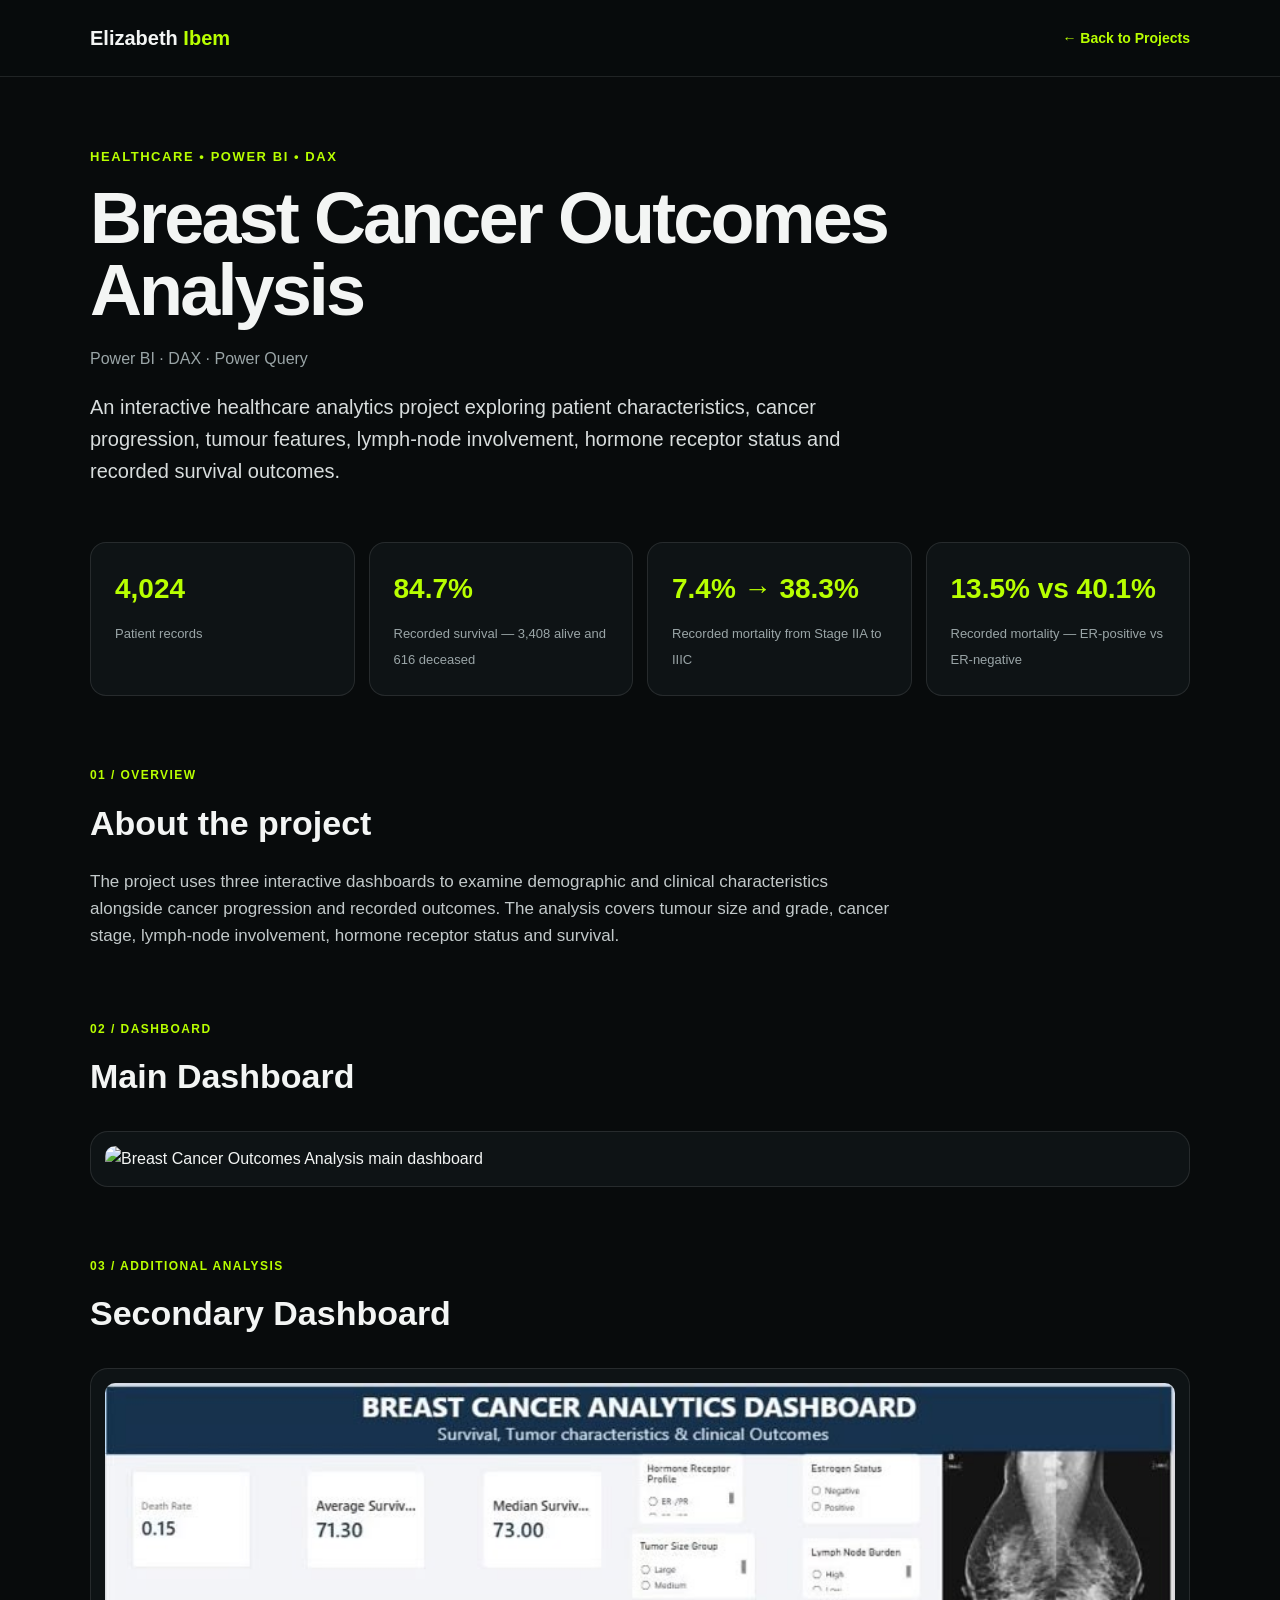
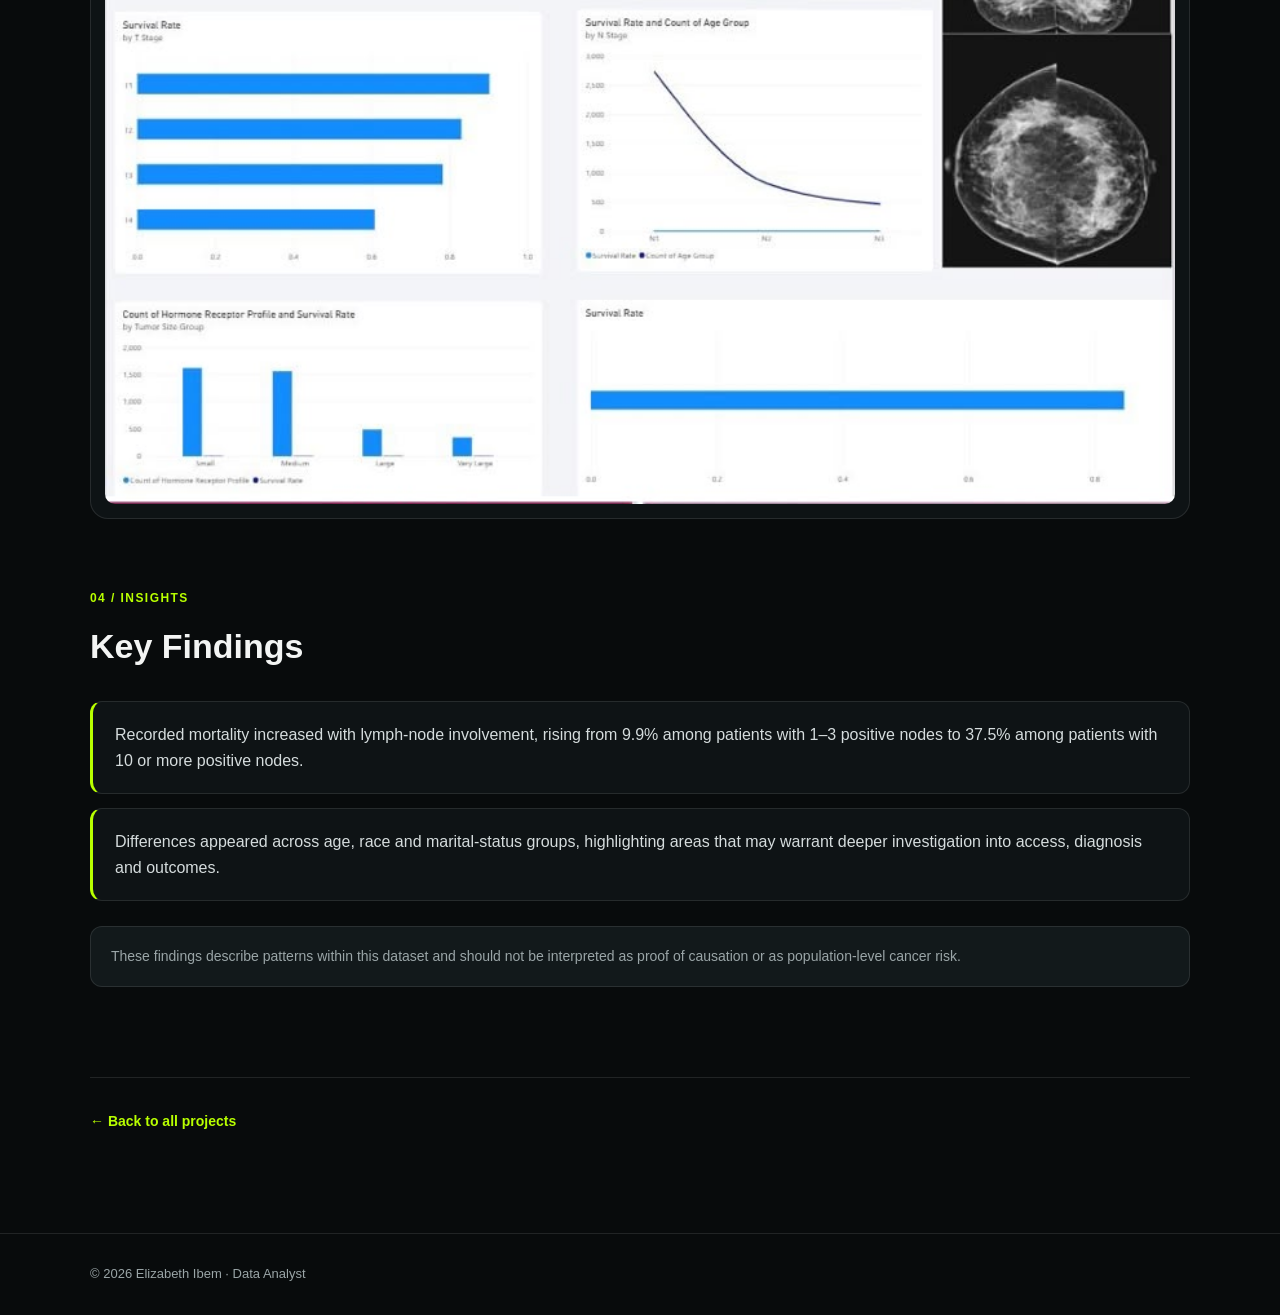
==== project-breast-cancer.html @ 935a587a "Create Breast Cancer Project page This HTML file presents an interactive healthcare analytics projec" ====
<!DOCTYPE html>
<html lang="en">
<head>
    <meta charset="UTF-8">
    <meta name="viewport" content="width=device-width, initial-scale=1.0">
    <title>Breast Cancer Outcomes Analysis | Elizabeth Ibem</title>

    <style>
        :root {
            --bg: #080b0c;
            --surface: #0e1315;
            --surface-2: #12191b;
            --line: rgba(255,255,255,0.10);
            --text: #f3f5f4;
            --muted: #9aa5a7;
            --accent: #b8ff00;
        }

        * {
            box-sizing: border-box;
        }

        html {
            scroll-behavior: smooth;
        }

        body {
            margin: 0;
            background: var(--bg);
            color: var(--text);
            font-family: Arial, Helvetica, sans-serif;
            line-height: 1.6;
        }

        a {
            color: inherit;
            text-decoration: none;
        }

        .container {
            width: min(1100px, calc(100% - 40px));
            margin: auto;
        }

        header {
            border-bottom: 1px solid var(--line);
            background: rgba(8,11,12,0.95);
        }

        .nav {
            min-height: 76px;
            display: flex;
            align-items: center;
            justify-content: space-between;
        }

        .brand {
            font-size: 20px;
            font-weight: 800;
        }

        .brand span {
            color: var(--accent);
        }

        .back-link {
            color: var(--accent);
            font-weight: 700;
            font-size: 14px;
        }

        main {
            padding: 70px 0 100px;
        }

        .hero {
            max-width: 850px;
            margin-bottom: 55px;
        }

        .kicker {
            color: var(--accent);
            font-size: 13px;
            font-weight: 800;
            letter-spacing: 0.12em;
            text-transform: uppercase;
            margin-bottom: 14px;
        }

        h1 {
            font-size: clamp(40px, 6vw, 72px);
            line-height: 1;
            margin: 0 0 20px;
            letter-spacing: -0.04em;
        }

        .tools {
            color: var(--muted);
            font-size: 16px;
            margin-bottom: 20px;
        }

        .intro {
            font-size: 20px;
            color: #d8dddd;
            max-width: 780px;
        }

        .metrics {
            display: grid;
            grid-template-columns: repeat(4, 1fr);
            gap: 14px;
            margin: 45px 0 70px;
        }

        .metric {
            background: var(--surface);
            border: 1px solid var(--line);
            border-radius: 16px;
            padding: 24px;
        }

        .metric strong {
            display: block;
            color: var(--accent);
            font-size: 28px;
            margin-bottom: 8px;
        }

        .metric span {
            color: var(--muted);
            font-size: 13px;
        }

        section {
            margin-top: 70px;
        }

        .section-label {
            color: var(--accent);
            font-size: 12px;
            font-weight: 800;
            letter-spacing: 0.12em;
            text-transform: uppercase;
            margin-bottom: 10px;
        }

        h2 {
            font-size: 34px;
            margin: 0 0 18px;
        }

        .copy {
            max-width: 800px;
            color: #c2c9ca;
            font-size: 17px;
        }

        .dashboard {
            margin-top: 28px;
            background: var(--surface);
            border: 1px solid var(--line);
            border-radius: 18px;
            padding: 14px;
        }

        .dashboard img {
            width: 100%;
            height: auto;
            display: block;
            border-radius: 10px;
        }

        .findings {
            display: grid;
            gap: 14px;
            margin-top: 28px;
        }

        .finding {
            background: var(--surface);
            border: 1px solid var(--line);
            border-left: 3px solid var(--accent);
            border-radius: 12px;
            padding: 20px 22px;
            color: #d5dcdd;
        }

        .note {
            margin-top: 25px;
            padding: 18px 20px;
            background: var(--surface-2);
            border: 1px solid var(--line);
            border-radius: 12px;
            color: var(--muted);
            font-size: 14px;
        }

        .bottom-nav {
            margin-top: 90px;
            padding-top: 30px;
            border-top: 1px solid var(--line);
        }

        footer {
            border-top: 1px solid var(--line);
            padding: 30px 0;
            color: var(--muted);
            font-size: 13px;
        }

        @media (max-width: 800px) {
            .metrics {
                grid-template-columns: repeat(2, 1fr);
            }

            .nav {
                padding: 15px 0;
            }

            h1 {
                font-size: 44px;
            }
        }

        @media (max-width: 520px) {
            .metrics {
                grid-template-columns: 1fr;
            }

            .container {
                width: min(100% - 28px, 1100px);
            }

            main {
                padding-top: 45px;
            }
        }
    </style>
</head>

<body>

<header>
    <div class="container nav">
        <a href="index.html" class="brand">
            Elizabeth <span>Ibem</span>
        </a>

        <a href="index.html#projects" class="back-link">
            ← Back to Projects
        </a>
    </div>
</header>

<main>
    <div class="container">

        <div class="hero">
            <div class="kicker">Healthcare • Power BI • DAX</div>

            <h1>Breast Cancer Outcomes Analysis</h1>

            <div class="tools">
                Power BI · DAX · Power Query
            </div>

            <p class="intro">
                An interactive healthcare analytics project exploring patient
                characteristics, cancer progression, tumour features,
                lymph-node involvement, hormone receptor status and recorded
                survival outcomes.
            </p>
        </div>

        <div class="metrics">

            <div class="metric">
                <strong>4,024</strong>
                <span>Patient records</span>
            </div>

            <div class="metric">
                <strong>84.7%</strong>
                <span>Recorded survival — 3,408 alive and 616 deceased</span>
            </div>

            <div class="metric">
                <strong>7.4% → 38.3%</strong>
                <span>Recorded mortality from Stage IIA to IIIC</span>
            </div>

            <div class="metric">
                <strong>13.5% vs 40.1%</strong>
                <span>Recorded mortality — ER-positive vs ER-negative</span>
            </div>

        </div>

        <section>
            <div class="section-label">01 / Overview</div>
            <h2>About the project</h2>

            <p class="copy">
                The project uses three interactive dashboards to examine
                demographic and clinical characteristics alongside cancer
                progression and recorded outcomes. The analysis covers
                tumour size and grade, cancer stage, lymph-node involvement,
                hormone receptor status and survival.
            </p>
        </section>

        <section>
            <div class="section-label">02 / Dashboard</div>
            <h2>Main Dashboard</h2>

            <div class="dashboard">
                <img
                    src="ASSETS/breast-cancer-main.jpeg"
                    alt="Breast Cancer Outcomes Analysis main dashboard">
            </div>
        </section>

        <section>
            <div class="section-label">03 / Additional Analysis</div>
            <h2>Secondary Dashboard</h2>

            <div class="dashboard">
                <img
                    src="ASSETS/breast-cancer-secondary.jpeg"
                    alt="Breast Cancer Outcomes Analysis secondary dashboard">
            </div>
        </section>

        <section>
            <div class="section-label">04 / Insights</div>
            <h2>Key Findings</h2>

            <div class="findings">

                <div class="finding">
                    Recorded mortality increased with lymph-node involvement,
                    rising from 9.9% among patients with 1–3 positive nodes
                    to 37.5% among patients with 10 or more positive nodes.
                </div>

                <div class="finding">
                    Differences appeared across age, race and marital-status
                    groups, highlighting areas that may warrant deeper
                    investigation into access, diagnosis and outcomes.
                </div>

            </div>

            <div class="note">
                These findings describe patterns within this dataset and
                should not be interpreted as proof of causation or as
                population-level cancer risk.
            </div>
        </section>

        <div class="bottom-nav">
            <a href="index.html#projects" class="back-link">
                ← Back to all projects
            </a>
        </div>

    </div>
</main>

<footer>
    <div class="container">
        © 2026 Elizabeth Ibem · Data Analyst
    </div>
</footer>

</body>
</html>
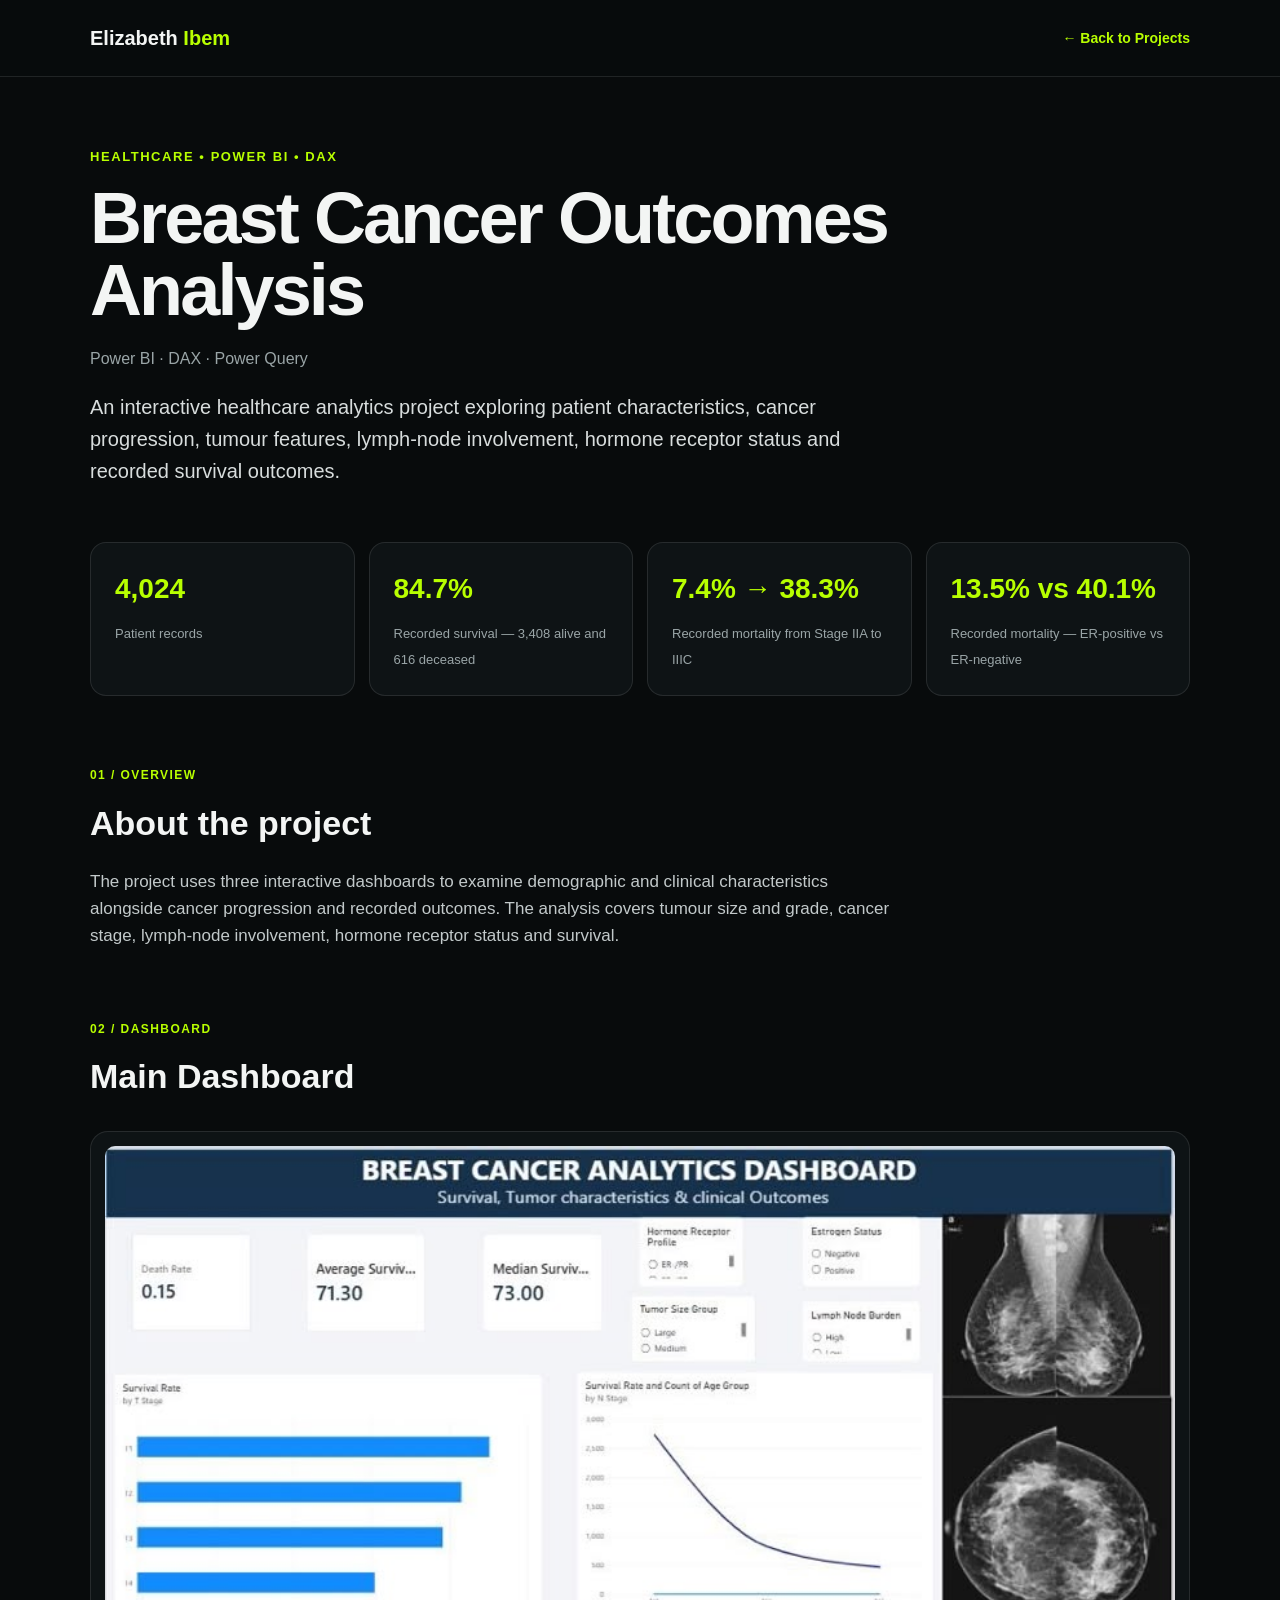
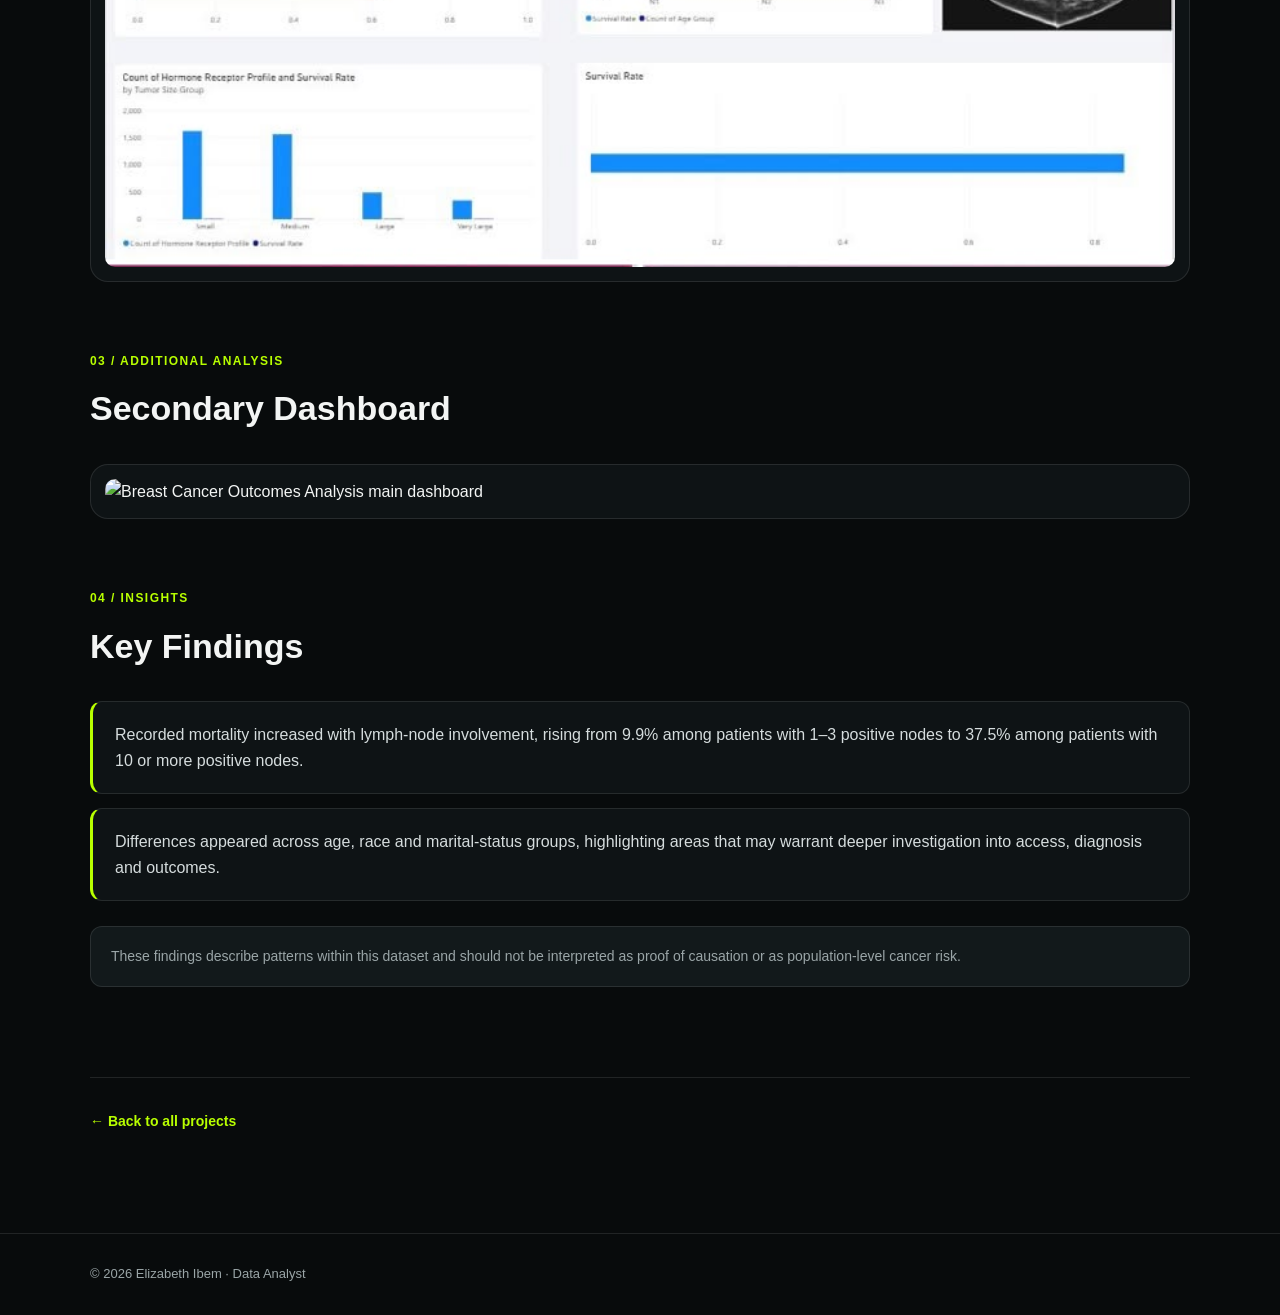
==== commit bd3977f6: "Swap images for main and secondary dashboards" ====
--- a/project-breast-cancer.html
+++ b/project-breast-cancer.html
@@ -316,8 +316,8 @@
 
             <div class="dashboard">
                 <img
-                    src="ASSETS/breast-cancer-main.jpeg"
-                    alt="Breast Cancer Outcomes Analysis main dashboard">
+                    src="ASSETS/breast-cancer-secondary.jpeg"
+                    alt="Breast Cancer Outcomes Analysis secondary dashboard">
             </div>
         </section>
 
@@ -327,8 +327,8 @@
 
             <div class="dashboard">
                 <img
-                    src="ASSETS/breast-cancer-secondary.jpeg"
-                    alt="Breast Cancer Outcomes Analysis secondary dashboard">
+                    src="ASSETS/breast-cancer-main.jpeg"
+                    alt="Breast Cancer Outcomes Analysis main dashboard">
             </div>
         </section>
 
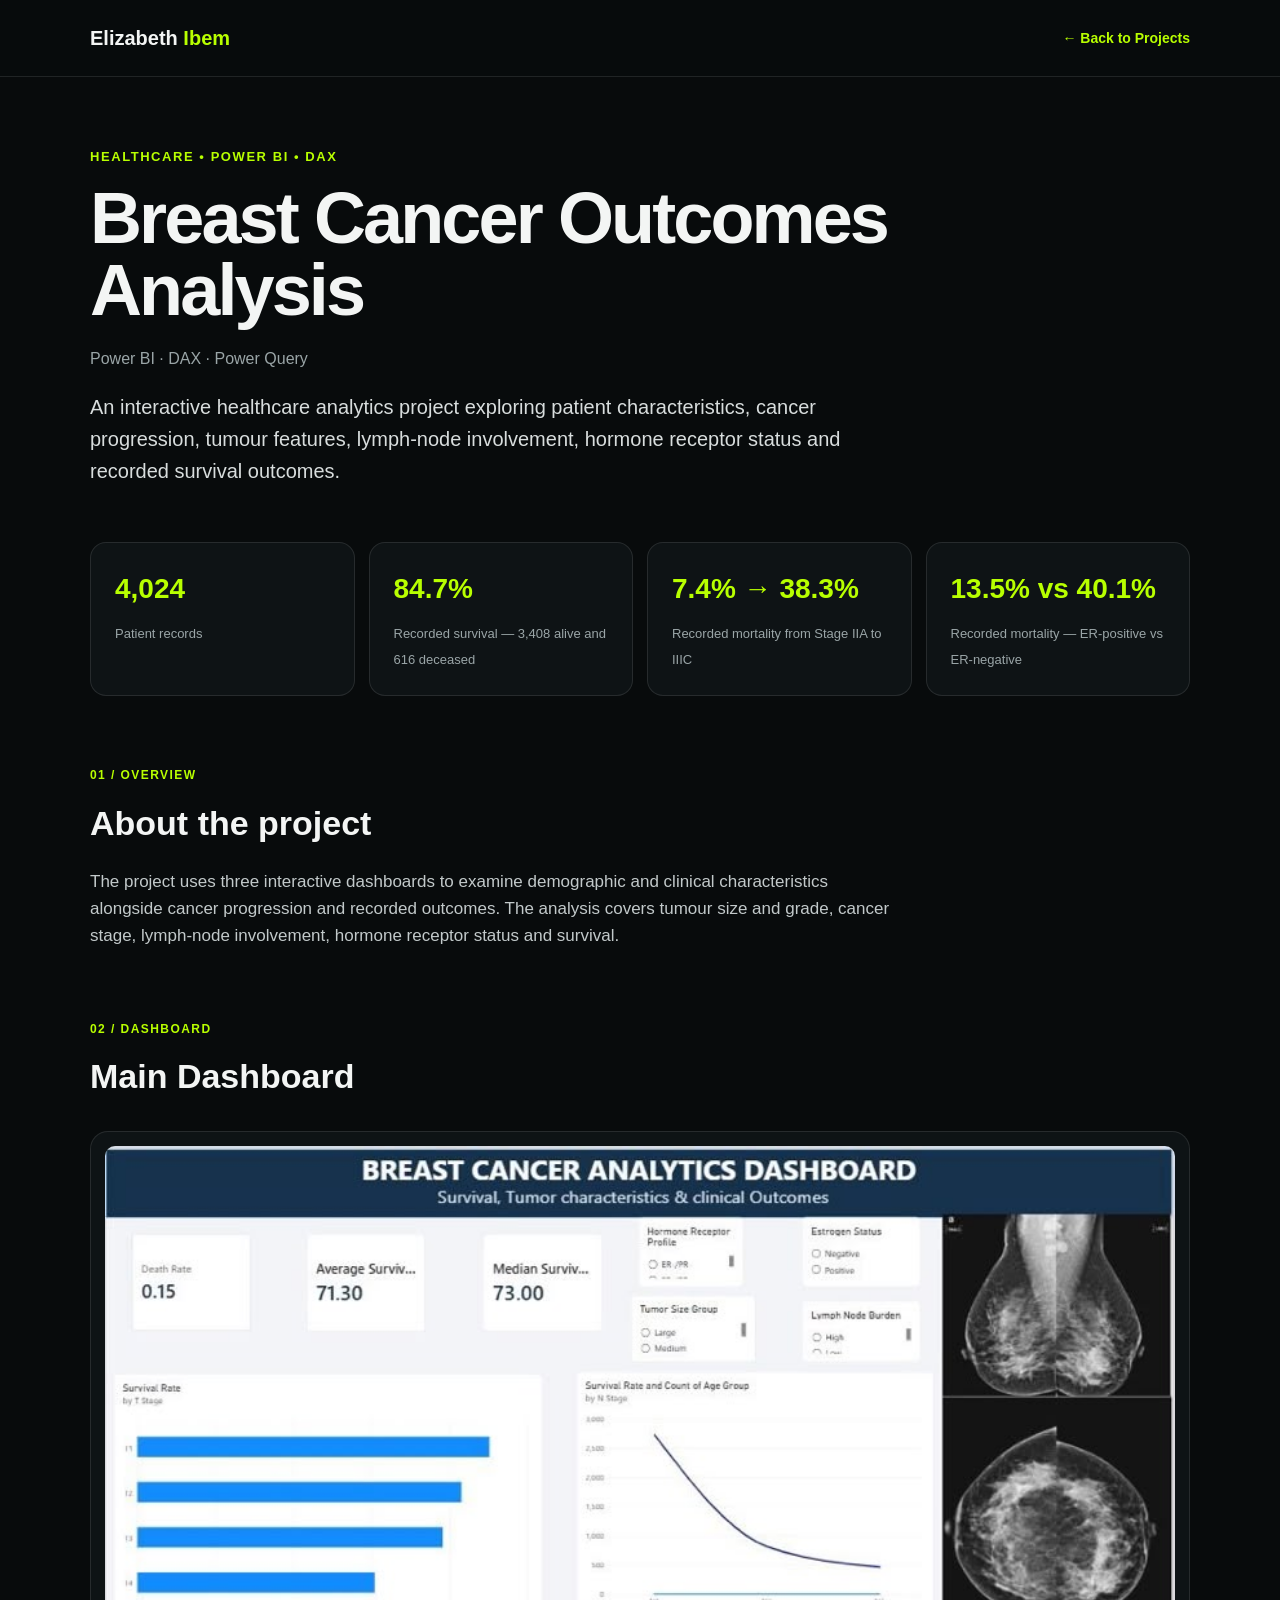
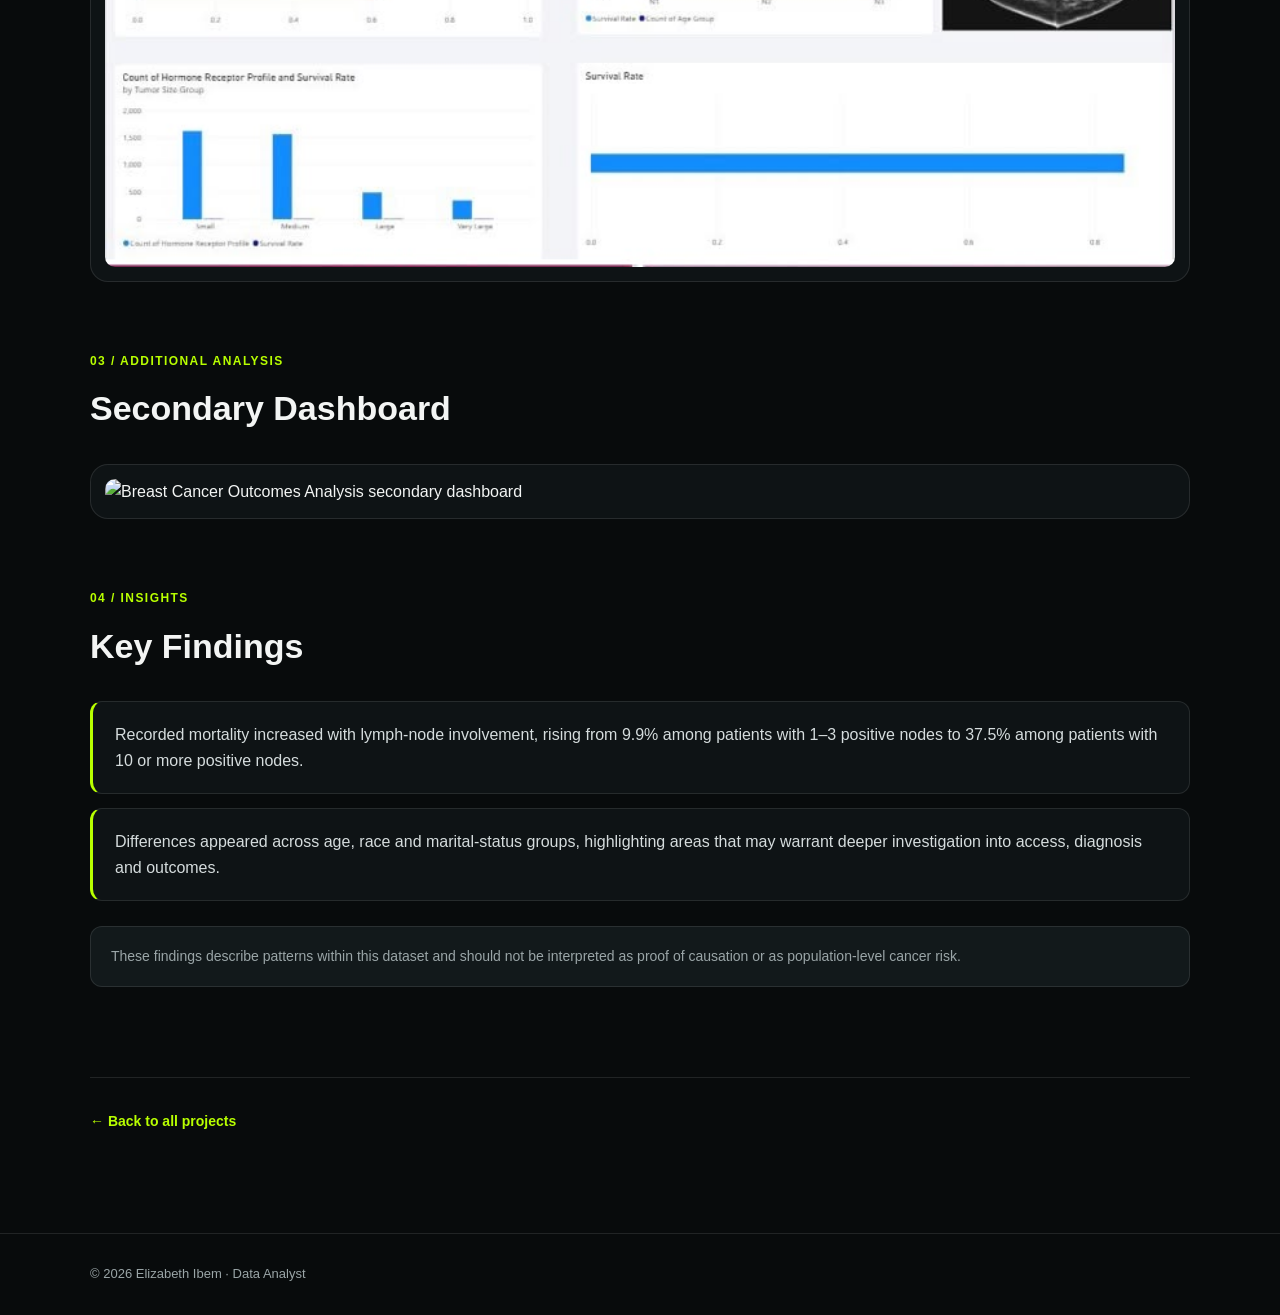
==== commit 07f8d4e9: "Swap alt text for dashboard images" ====
--- a/project-breast-cancer.html
+++ b/project-breast-cancer.html
@@ -317,7 +317,7 @@
             <div class="dashboard">
                 <img
                     src="ASSETS/breast-cancer-secondary.jpeg"
-                    alt="Breast Cancer Outcomes Analysis secondary dashboard">
+                    alt="Breast Cancer Outcomes Analysis main dashboard">
             </div>
         </section>
 
@@ -328,7 +328,7 @@
             <div class="dashboard">
                 <img
                     src="ASSETS/breast-cancer-main.jpeg"
-                    alt="Breast Cancer Outcomes Analysis main dashboard">
+                    alt="Breast Cancer Outcomes Analysis secondary dashboard">
             </div>
         </section>
 
